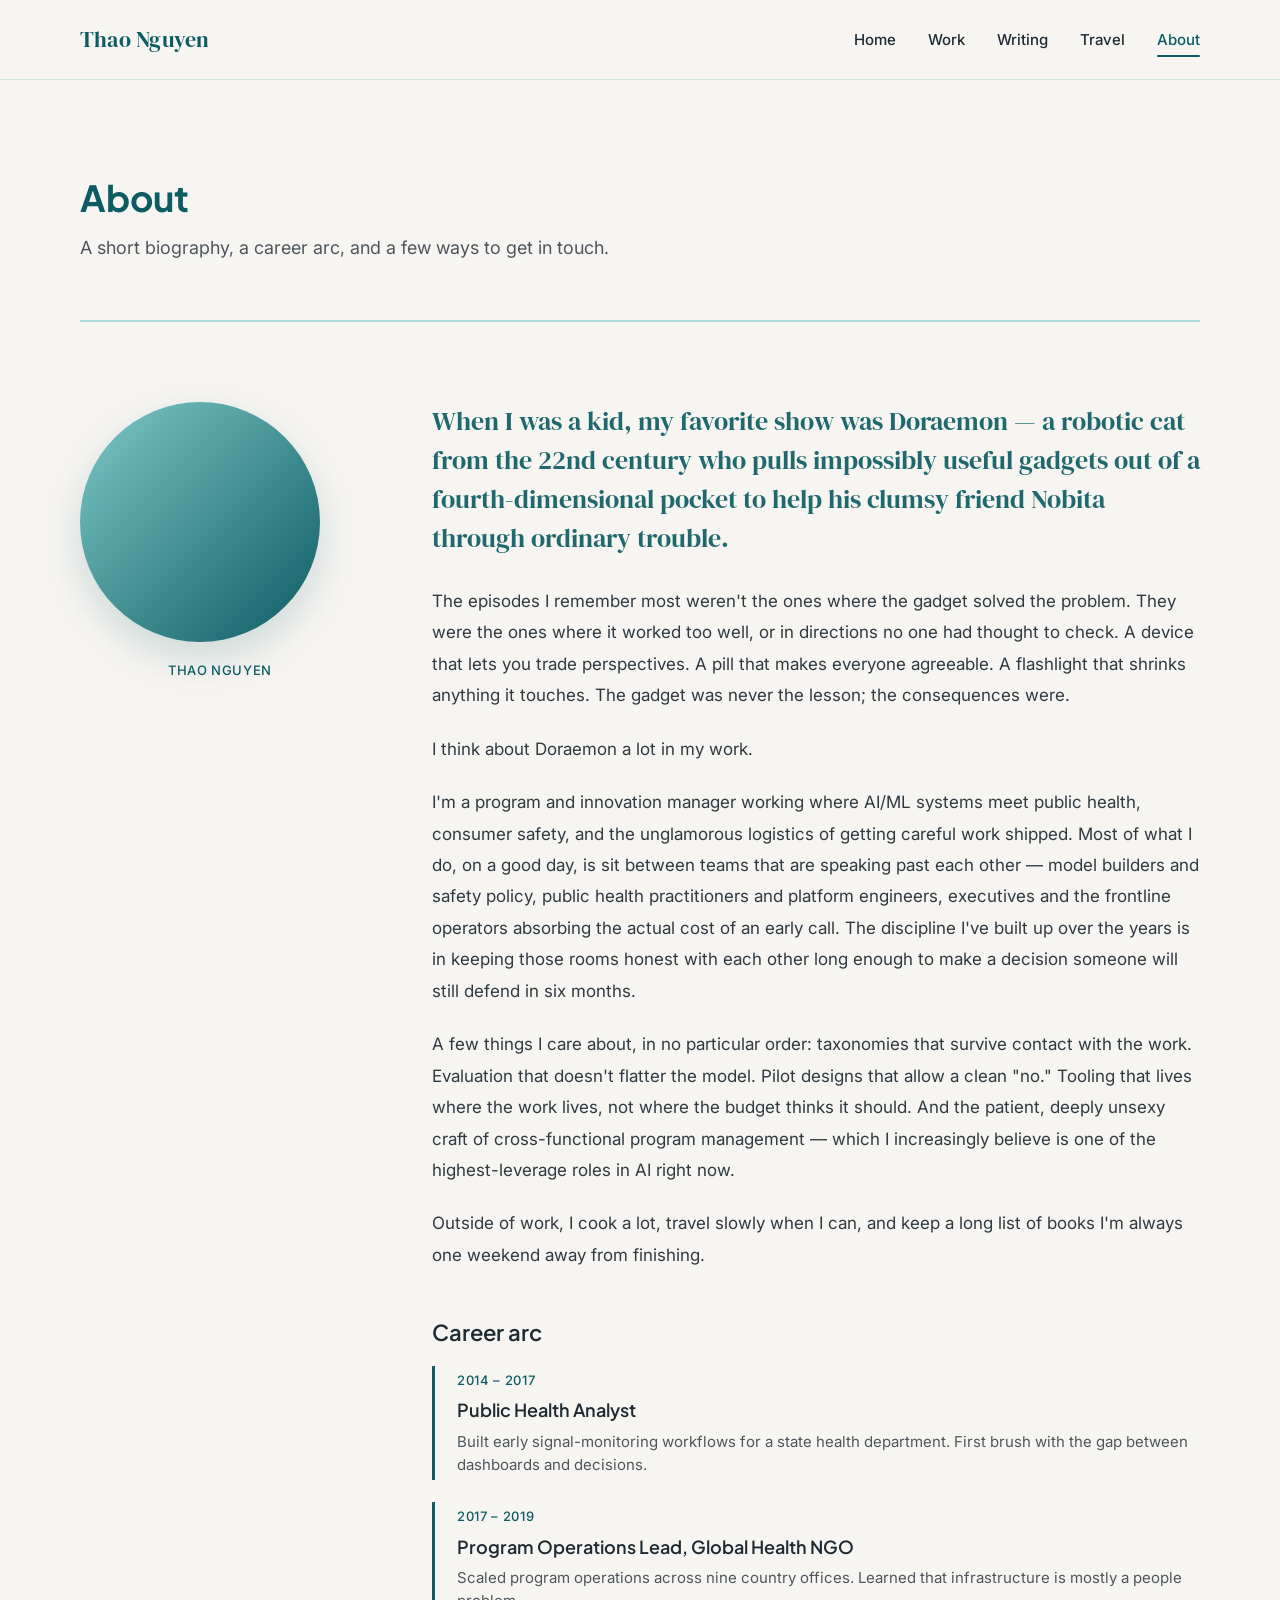
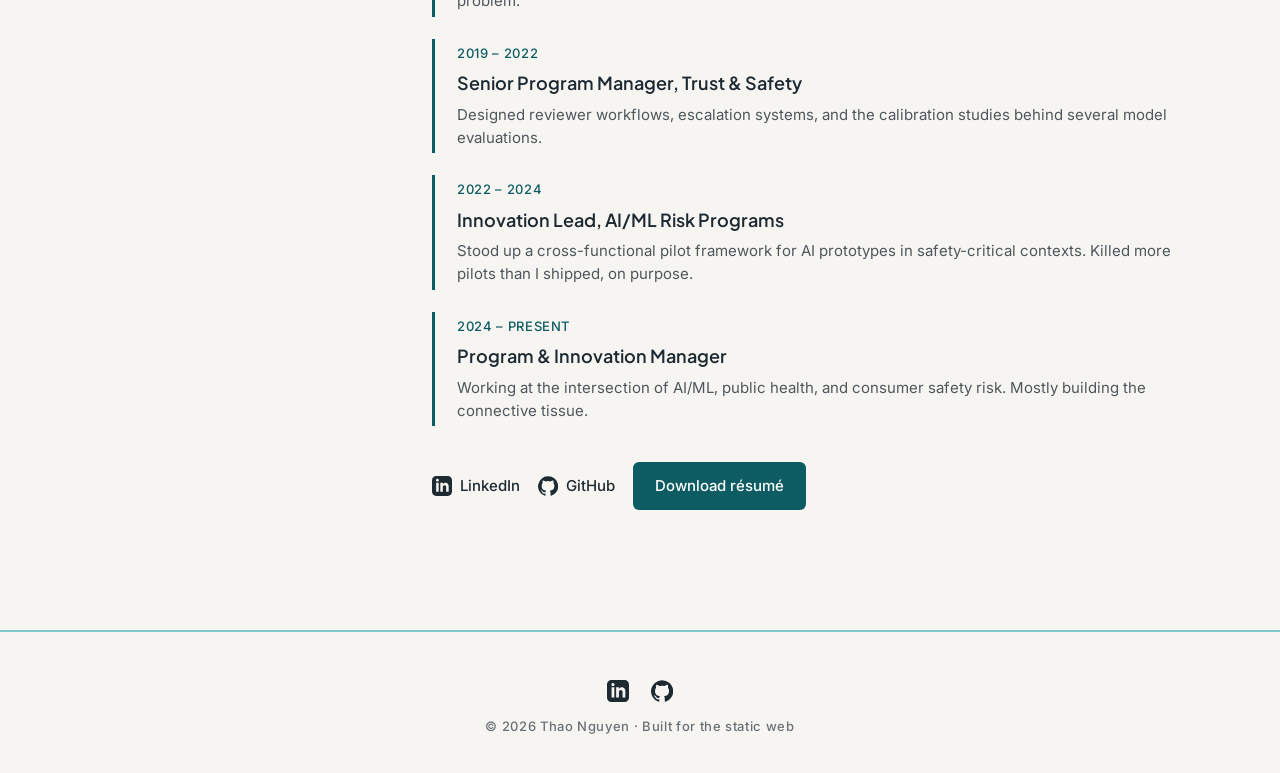
==== about.html @ 5af7b0c3 "Add files via upload" ====
<!doctype html>
<html lang="en">
<head>
  <meta charset="utf-8">
  <meta name="viewport" content="width=device-width, initial-scale=1">
  <title>About — Thao Nguyen</title>
  <link rel="stylesheet" href="css/style.css">
</head>
<body>

  <nav class="nav">
    <div class="nav-inner">
      <a class="nav-logo" href="index.html">Thao Nguyen</a>
      <ul class="nav-links">
        <li><a href="index.html">Home</a></li>
        <li><a href="work.html">Work</a></li>
        <li><a href="writing.html">Writing</a></li>
        <li><a href="travel.html">Travel</a></li>
        <li><a href="about.html">About</a></li>
      </ul>
    </div>
  </nav>

  <header class="page-header">
    <h1>About</h1>
    <p class="intro">A short biography, a career arc, and a few ways to get in touch.</p>
  </header>
  <div class="divider"></div>

  <section>
    <div class="about-grid">

      <div class="avatar-wrap">
        <div class="avatar" aria-label="Portrait placeholder"></div>
        <div class="avatar-caption">Thao Nguyen</div>
      </div>

      <div class="bio">

        <p class="lede">When I was a kid, my favorite show was Doraemon — a robotic cat from the 22nd century who pulls impossibly useful gadgets out of a fourth-dimensional pocket to help his clumsy friend Nobita through ordinary trouble.</p>

        <p>The episodes I remember most weren't the ones where the gadget solved the problem. They were the ones where it worked too well, or in directions no one had thought to check. A device that lets you trade perspectives. A pill that makes everyone agreeable. A flashlight that shrinks anything it touches. The gadget was never the lesson; the consequences were.</p>

        <p>I think about Doraemon a lot in my work.</p>

        <p>I'm a program and innovation manager working where AI/ML systems meet public health, consumer safety, and the unglamorous logistics of getting careful work shipped. Most of what I do, on a good day, is sit between teams that are speaking past each other — model builders and safety policy, public health practitioners and platform engineers, executives and the frontline operators absorbing the actual cost of an early call. The discipline I've built up over the years is in keeping those rooms honest with each other long enough to make a decision someone will still defend in six months.</p>

        <p>A few things I care about, in no particular order: taxonomies that survive contact with the work. Evaluation that doesn't flatter the model. Pilot designs that allow a clean "no." Tooling that lives where the work lives, not where the budget thinks it should. And the patient, deeply unsexy craft of cross-functional program management — which I increasingly believe is one of the highest-leverage roles in AI right now.</p>

        <p>Outside of work, I cook a lot, travel slowly when I can, and keep a long list of books I'm always one weekend away from finishing.</p>

        <h2>Career arc</h2>
        <ul class="arc">
          <li>
            <span class="year">2014 – 2017</span>
            <span class="role">Public Health Analyst</span>
            <div class="desc">Built early signal-monitoring workflows for a state health department. First brush with the gap between dashboards and decisions.</div>
          </li>
          <li>
            <span class="year">2017 – 2019</span>
            <span class="role">Program Operations Lead, Global Health NGO</span>
            <div class="desc">Scaled program operations across nine country offices. Learned that infrastructure is mostly a people problem.</div>
          </li>
          <li>
            <span class="year">2019 – 2022</span>
            <span class="role">Senior Program Manager, Trust &amp; Safety</span>
            <div class="desc">Designed reviewer workflows, escalation systems, and the calibration studies behind several model evaluations.</div>
          </li>
          <li>
            <span class="year">2022 – 2024</span>
            <span class="role">Innovation Lead, AI/ML Risk Programs</span>
            <div class="desc">Stood up a cross-functional pilot framework for AI prototypes in safety-critical contexts. Killed more pilots than I shipped, on purpose.</div>
          </li>
          <li>
            <span class="year">2024 – Present</span>
            <span class="role">Program &amp; Innovation Manager</span>
            <div class="desc">Working at the intersection of AI/ML, public health, and consumer safety risk. Mostly building the connective tissue.</div>
          </li>
        </ul>

        <div class="socials">
          <a href="https://www.linkedin.com/" aria-label="LinkedIn">
            <svg width="20" height="20" viewBox="0 0 24 24" fill="currentColor" aria-hidden="true">
              <path d="M19 0H5C2.24 0 0 2.24 0 5v14c0 2.76 2.24 5 5 5h14c2.76 0 5-2.24 5-5V5c0-2.76-2.24-5-5-5zM8 19H5V8h3v11zM6.5 6.73c-.97 0-1.75-.79-1.75-1.76s.78-1.76 1.75-1.76 1.75.79 1.75 1.76-.78 1.76-1.75 1.76zM20 19h-3v-5.6c0-3.37-4-3.11-4 0V19h-3V8h3v1.76c1.4-2.59 7-2.78 7 2.48V19z"/>
            </svg>
            LinkedIn
          </a>
          <a href="https://github.com/" aria-label="GitHub">
            <svg width="20" height="20" viewBox="0 0 24 24" fill="currentColor" aria-hidden="true">
              <path d="M12 .3a12 12 0 0 0-3.8 23.38c.6.12.83-.26.83-.57v-2c-3.34.72-4.04-1.61-4.04-1.61-.54-1.39-1.33-1.76-1.33-1.76-1.09-.75.08-.73.08-.73 1.2.09 1.84 1.24 1.84 1.24 1.07 1.83 2.81 1.3 3.5 1 .1-.77.42-1.3.76-1.6-2.66-.3-5.46-1.33-5.46-5.93 0-1.31.47-2.38 1.24-3.22-.13-.3-.54-1.52.11-3.18 0 0 1-.32 3.3 1.23a11.5 11.5 0 0 1 6 0c2.3-1.55 3.3-1.23 3.3-1.23.65 1.66.24 2.88.12 3.18.77.84 1.24 1.9 1.24 3.22 0 4.61-2.81 5.62-5.48 5.92.42.36.81 1.1.81 2.22v3.29c0 .31.21.7.83.58A12 12 0 0 0 12 .3"/>
            </svg>
            GitHub
          </a>
          <a class="btn" href="resume.pdf" download>Download résumé</a>
        </div>

      </div>
    </div>
  </section>

  <footer>
    <div class="footer-icons">
      <a href="https://www.linkedin.com/" aria-label="LinkedIn">
        <svg width="22" height="22" viewBox="0 0 24 24" fill="currentColor" aria-hidden="true">
          <path d="M19 0H5C2.24 0 0 2.24 0 5v14c0 2.76 2.24 5 5 5h14c2.76 0 5-2.24 5-5V5c0-2.76-2.24-5-5-5zM8 19H5V8h3v11zM6.5 6.73c-.97 0-1.75-.79-1.75-1.76s.78-1.76 1.75-1.76 1.75.79 1.75 1.76-.78 1.76-1.75 1.76zM20 19h-3v-5.6c0-3.37-4-3.11-4 0V19h-3V8h3v1.76c1.4-2.59 7-2.78 7 2.48V19z"/>
        </svg>
      </a>
      <a href="https://github.com/" aria-label="GitHub">
        <svg width="22" height="22" viewBox="0 0 24 24" fill="currentColor" aria-hidden="true">
          <path d="M12 .3a12 12 0 0 0-3.8 23.38c.6.12.83-.26.83-.57v-2c-3.34.72-4.04-1.61-4.04-1.61-.54-1.39-1.33-1.76-1.33-1.76-1.09-.75.08-.73.08-.73 1.2.09 1.84 1.24 1.84 1.24 1.07 1.83 2.81 1.3 3.5 1 .1-.77.42-1.3.76-1.6-2.66-.3-5.46-1.33-5.46-5.93 0-1.31.47-2.38 1.24-3.22-.13-.3-.54-1.52.11-3.18 0 0 1-.32 3.3 1.23a11.5 11.5 0 0 1 6 0c2.3-1.55 3.3-1.23 3.3-1.23.65 1.66.24 2.88.12 3.18.77.84 1.24 1.9 1.24 3.22 0 4.61-2.81 5.62-5.48 5.92.42.36.81 1.1.81 2.22v3.29c0 .31.21.7.83.58A12 12 0 0 0 12 .3"/>
        </svg>
      </a>
    </div>
    <p>© 2026 Thao Nguyen · Built for the static web</p>
  </footer>

  <script src="js/main.js"></script>
</body>
</html>
---- css/style.css ----
@import url('https://fonts.googleapis.com/css2?family=DM+Serif+Display&family=Inter:wght@400;500&family=Plus+Jakarta+Sans:wght@600;700&display=swap');

:root {
  --primary: #0D5C63;
  --secondary: #7EC8C8;
  --accent: #8FAF8F;
  --bg: #F7F5F2;
  --text: #1E2A32;
  --max-width: 1200px;
}

* { box-sizing: border-box; margin: 0; padding: 0; }

html { scroll-behavior: smooth; }

body {
  font-family: 'Inter', sans-serif;
  font-size: 17px;
  font-weight: 400;
  line-height: 1.6;
  color: var(--text);
  background: var(--bg);
  -webkit-font-smoothing: antialiased;
  opacity: 0;
  animation: pageFade 0.7s ease-out forwards;
}

@keyframes pageFade {
  from { opacity: 0; transform: translateY(8px); }
  to   { opacity: 1; transform: translateY(0); }
}

h1, h2, h3, h4 {
  font-family: 'Plus Jakarta Sans', sans-serif;
  line-height: 1.2;
  color: var(--text);
}

a { color: var(--primary); }

/* ---------- Navigation ---------- */
.nav {
  position: sticky;
  top: 0;
  background: rgba(247, 245, 242, 0.92);
  backdrop-filter: saturate(140%) blur(12px);
  -webkit-backdrop-filter: saturate(140%) blur(12px);
  border-bottom: 1px solid rgba(126, 200, 200, 0.35);
  z-index: 100;
}

.nav-inner {
  max-width: var(--max-width);
  margin: 0 auto;
  padding: 22px 40px;
  display: flex;
  justify-content: space-between;
  align-items: center;
}

.nav-logo {
  font-family: 'DM Serif Display', serif;
  font-size: 22px;
  color: var(--primary);
  text-decoration: none;
  letter-spacing: 0.01em;
}

.nav-links {
  display: flex;
  gap: 32px;
  list-style: none;
}

.nav-links a {
  font-family: 'Inter', sans-serif;
  font-weight: 500;
  font-size: 15px;
  color: var(--text);
  text-decoration: none;
  position: relative;
  padding: 4px 0;
  transition: color 0.2s ease;
}

.nav-links a:hover { color: var(--primary); }

.nav-links a.active { color: var(--primary); }

.nav-links a.active::after {
  content: '';
  position: absolute;
  bottom: -4px;
  left: 0;
  right: 0;
  height: 2px;
  background: var(--primary);
  border-radius: 2px;
}

/* ---------- Hero ---------- */
.hero {
  background: linear-gradient(135deg, #0D5C63 0%, #1E2A32 100%);
  padding: 140px 40px 130px;
  text-align: center;
  position: relative;
  overflow: hidden;
}

.hero::after {
  content: '';
  position: absolute;
  inset: 0;
  background: radial-gradient(circle at 20% 30%, rgba(126, 200, 200, 0.18), transparent 50%);
  pointer-events: none;
}

.hero h1 {
  font-family: 'DM Serif Display', serif;
  font-weight: 400;
  font-size: 56px;
  color: #ffffff;
  margin-bottom: 20px;
  letter-spacing: 0.005em;
  position: relative;
}

.hero p {
  color: var(--secondary);
  font-size: 20px;
  max-width: 680px;
  margin: 0 auto;
  font-weight: 400;
  line-height: 1.55;
  position: relative;
}

/* ---------- Page header ---------- */
.page-header {
  padding: 96px 40px 56px;
  max-width: var(--max-width);
  margin: 0 auto;
}

.page-header h1 {
  font-size: 36px;
  font-weight: 700;
  color: var(--primary);
  margin-bottom: 14px;
}

.page-header .intro {
  font-size: 18px;
  max-width: 640px;
  color: var(--text);
  opacity: 0.78;
  line-height: 1.7;
}

/* ---------- Section ---------- */
section {
  padding: 80px 40px;
  max-width: var(--max-width);
  margin: 0 auto;
}

.divider {
  height: 2px;
  background: var(--secondary);
  max-width: calc(var(--max-width) - 80px);
  margin: 0 auto;
  opacity: 0.6;
}

/* ---------- Caption / eyebrow ---------- */
.eyebrow {
  font-family: 'Inter', sans-serif;
  font-size: 13px;
  font-weight: 500;
  letter-spacing: 0.05em;
  text-transform: uppercase;
  color: var(--primary);
}

/* ---------- Cards (home / featured) ---------- */
.cards-grid {
  display: grid;
  grid-template-columns: repeat(3, 1fr);
  gap: 26px;
}

.card {
  background: #ffffff;
  padding: 36px 32px;
  border-radius: 10px;
  border-left: 4px solid transparent;
  box-shadow: 0 1px 2px rgba(30, 42, 50, 0.04);
  transition: transform 0.28s ease, box-shadow 0.28s ease, border-color 0.28s ease;
  text-decoration: none;
  color: var(--text);
  display: block;
}

.card:hover {
  transform: translateY(-4px);
  box-shadow: 0 16px 40px rgba(13, 92, 99, 0.13);
  border-left-color: var(--primary);
}

.card h3 {
  font-size: 22px;
  font-weight: 600;
  margin-bottom: 10px;
}

.card p {
  font-size: 16px;
  margin-bottom: 22px;
  opacity: 0.82;
  line-height: 1.55;
}

.explore {
  font-family: 'Inter', sans-serif;
  font-size: 13px;
  font-weight: 500;
  letter-spacing: 0.05em;
  text-transform: uppercase;
  color: var(--primary);
}

/* ---------- Work grid ---------- */
.work-grid {
  display: grid;
  grid-template-columns: repeat(2, 1fr);
  gap: 26px;
}

.work-card h3 { margin-bottom: 8px; }

.work-card .problem {
  font-size: 16px;
  opacity: 0.85;
  margin-bottom: 18px;
  line-height: 1.55;
}

.tags {
  display: flex;
  flex-wrap: wrap;
  gap: 8px;
  margin-bottom: 18px;
}

.tag {
  background: var(--secondary);
  color: var(--text);
  font-family: 'Inter', sans-serif;
  font-size: 12px;
  font-weight: 500;
  letter-spacing: 0.04em;
  padding: 5px 12px;
  border-radius: 999px;
}

.outcome {
  font-size: 15px;
  opacity: 0.78;
  margin-bottom: 18px;
  line-height: 1.55;
  border-top: 1px dashed rgba(13, 92, 99, 0.18);
  padding-top: 16px;
}

.outcome strong {
  color: var(--primary);
  font-weight: 600;
}

/* ---------- Writing list ---------- */
.posts {
  max-width: 760px;
  margin: 0 auto;
}

.post {
  padding: 40px 0;
  border-bottom: 2px solid var(--secondary);
}

.post:last-child { border-bottom: none; }

.post .date {
  margin-bottom: 12px;
}

.post h3 {
  font-size: 26px;
  font-weight: 700;
  margin-bottom: 18px;
  color: var(--text);
  line-height: 1.3;
}

.post p {
  font-size: 17px;
  line-height: 1.8;
  margin-bottom: 20px;
  opacity: 0.88;
}

.post .read-more {
  text-decoration: none;
}

/* ---------- Travel ---------- */
.travel-grid {
  display: grid;
  grid-template-columns: repeat(3, 1fr);
  gap: 4px;
  padding: 0 0 80px;
  max-width: 100%;
  margin: 0;
}

.tile {
  aspect-ratio: 4 / 3;
  background: linear-gradient(135deg, #0D5C63, #7EC8C8);
  position: relative;
  overflow: hidden;
  cursor: default;
}

.tile:nth-child(4n+1) { background: linear-gradient(150deg, #0D5C63 0%, #1E2A32 100%); }
.tile:nth-child(4n+2) { background: linear-gradient(120deg, #7EC8C8 0%, #0D5C63 100%); }
.tile:nth-child(4n+3) { background: linear-gradient(200deg, #8FAF8F 0%, #0D5C63 100%); }
.tile:nth-child(4n)   { background: linear-gradient(170deg, #1E2A32 0%, #7EC8C8 100%); }

.tile .caption {
  position: absolute;
  inset: 0;
  background: linear-gradient(to top, rgba(13, 92, 99, 0.85), rgba(13, 92, 99, 0.15));
  color: #ffffff;
  display: flex;
  flex-direction: column;
  justify-content: flex-end;
  padding: 28px;
  opacity: 0;
  transition: opacity 0.35s ease;
  font-family: 'Inter', sans-serif;
}

.tile:hover .caption,
.tile:focus-within .caption { opacity: 1; }

.tile .place {
  font-family: 'DM Serif Display', serif;
  font-size: 22px;
  font-weight: 400;
  line-height: 1.2;
}

.tile .meta {
  font-size: 13px;
  letter-spacing: 0.05em;
  text-transform: uppercase;
  margin-top: 6px;
  opacity: 0.9;
  font-weight: 500;
}

/* ---------- About ---------- */
.about-grid {
  display: grid;
  grid-template-columns: 280px 1fr;
  gap: 72px;
  align-items: start;
}

.avatar-wrap {
  position: sticky;
  top: 110px;
}

.avatar {
  width: 240px;
  height: 240px;
  border-radius: 50%;
  background: linear-gradient(135deg, #7EC8C8 0%, #0D5C63 100%);
  box-shadow: 0 16px 40px rgba(13, 92, 99, 0.18);
}

.avatar-caption {
  margin-top: 18px;
  font-size: 13px;
  letter-spacing: 0.05em;
  text-transform: uppercase;
  color: var(--primary);
  font-weight: 500;
  text-align: center;
}

.bio .lede {
  font-family: 'DM Serif Display', serif;
  font-size: 26px;
  line-height: 1.5;
  color: var(--primary);
  margin-bottom: 28px;
  font-weight: 400;
}

.bio p {
  font-size: 17px;
  line-height: 1.85;
  margin-bottom: 22px;
  opacity: 0.92;
}

.bio h2 {
  font-size: 22px;
  font-weight: 600;
  color: var(--text);
  margin: 48px 0 20px;
}

.arc {
  list-style: none;
  margin-bottom: 16px;
}

.arc li {
  border-left: 3px solid var(--primary);
  padding: 4px 0 4px 22px;
  margin-bottom: 22px;
}

.arc .year {
  display: block;
  font-size: 13px;
  font-weight: 500;
  letter-spacing: 0.05em;
  text-transform: uppercase;
  color: var(--primary);
  margin-bottom: 6px;
}

.arc .role {
  font-size: 18px;
  font-weight: 600;
  font-family: 'Plus Jakarta Sans', sans-serif;
}

.arc .desc {
  font-size: 15px;
  opacity: 0.78;
  margin-top: 4px;
  line-height: 1.55;
}

.socials {
  display: flex;
  gap: 18px;
  margin-top: 36px;
  flex-wrap: wrap;
  align-items: center;
}

.socials a {
  color: var(--text);
  text-decoration: none;
  font-size: 15px;
  font-weight: 500;
  display: inline-flex;
  align-items: center;
  gap: 8px;
  transition: color 0.2s ease;
}

.socials a:hover { color: var(--primary); }

.btn {
  background: var(--primary);
  color: #ffffff !important;
  padding: 12px 22px;
  border-radius: 6px;
  font-weight: 500;
  text-decoration: none;
  font-size: 15px;
  transition: background 0.2s ease, transform 0.2s ease;
}

.btn:hover {
  background: #094a51;
  transform: translateY(-1px);
}

/* ---------- Footer ---------- */
footer {
  padding: 48px 40px 36px;
  text-align: center;
  border-top: 2px solid var(--secondary);
  margin-top: 40px;
}

.footer-icons {
  display: flex;
  gap: 22px;
  justify-content: center;
  margin-bottom: 14px;
}

.footer-icons a {
  color: var(--text);
  transition: color 0.2s ease, transform 0.2s ease;
  display: inline-flex;
}

.footer-icons a:hover {
  color: var(--primary);
  transform: translateY(-1px);
}

footer p {
  font-size: 13px;
  letter-spacing: 0.05em;
  opacity: 0.65;
  font-weight: 500;
}

/* ---------- Responsive ---------- */
@media (max-width: 960px) {
  .nav-inner { padding: 18px 24px; }
  .nav-links { gap: 22px; }
  .nav-logo { font-size: 20px; }
  .hero { padding: 100px 24px 90px; }
  .hero h1 { font-size: 42px; }
  .hero p { font-size: 18px; }
  section { padding: 60px 24px; }
  .page-header { padding: 60px 24px 32px; }
  .page-header h1 { font-size: 30px; }
  .cards-grid, .work-grid { grid-template-columns: 1fr; }
  .travel-grid { grid-template-columns: repeat(2, 1fr); }
  .about-grid { grid-template-columns: 1fr; gap: 40px; }
  .avatar-wrap { position: static; text-align: center; }
  .avatar { width: 180px; height: 180px; margin: 0 auto; }
  .bio .lede { font-size: 22px; }
}

@media (max-width: 560px) {
  .nav-inner { flex-direction: column; gap: 12px; padding: 16px 20px; }
  .nav-links { gap: 14px; font-size: 14px; flex-wrap: wrap; justify-content: center; }
  .hero h1 { font-size: 34px; }
  .hero p { font-size: 17px; }
  .travel-grid { grid-template-columns: 1fr; }
  .post h3 { font-size: 22px; }
  footer { padding: 36px 20px 28px; }
}
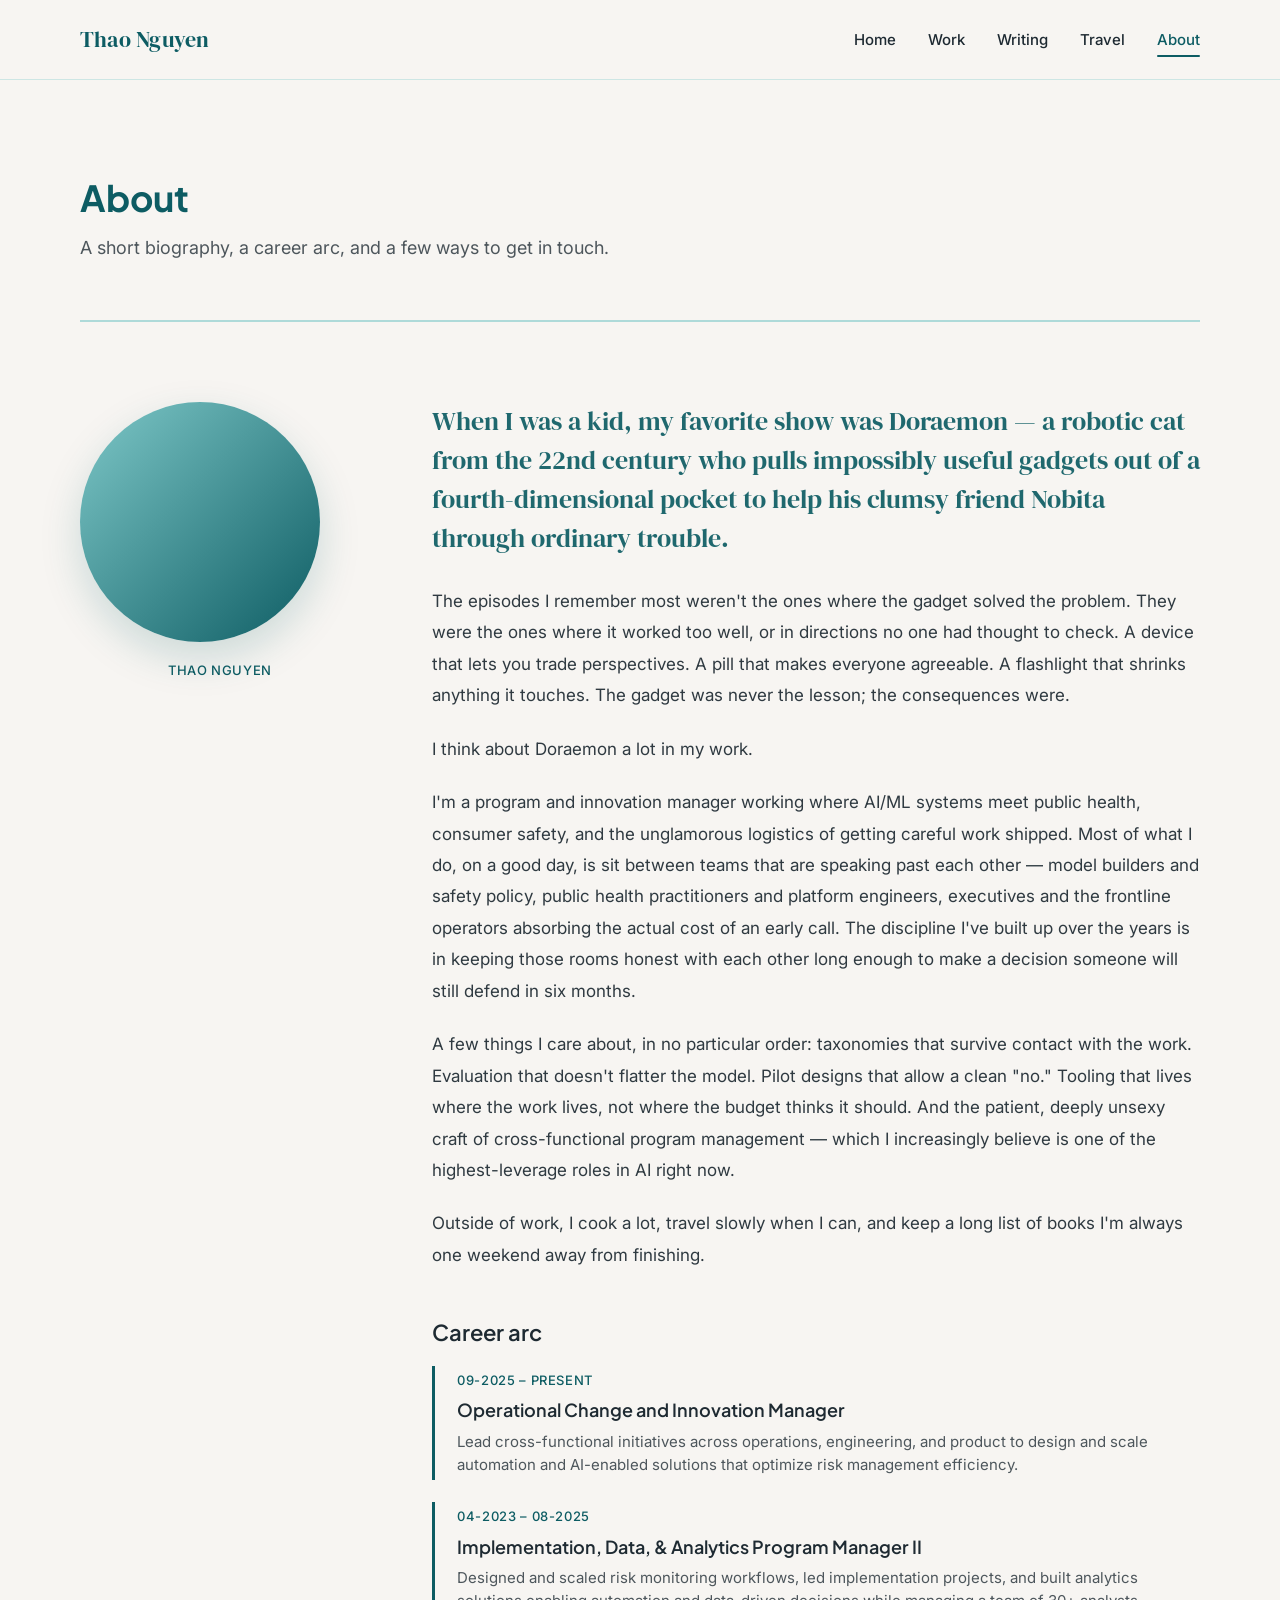
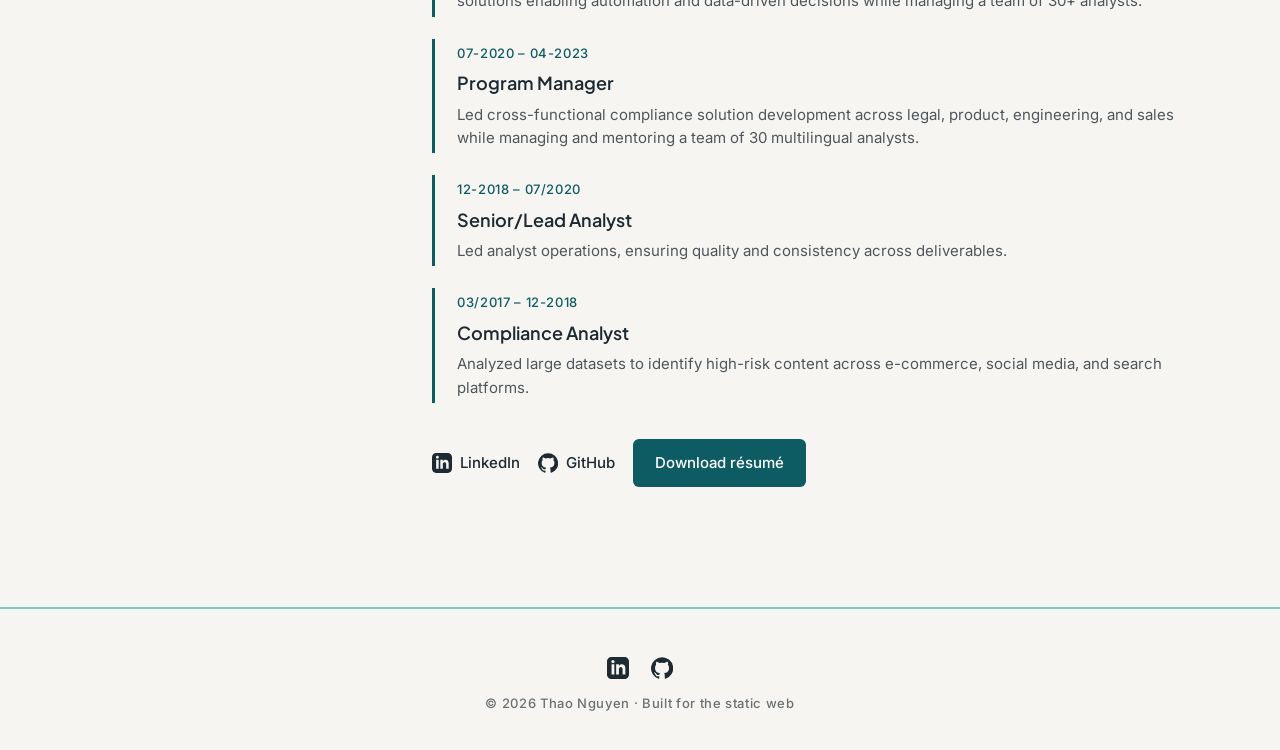
==== commit 0ad00998: "Update about.html" ====
--- a/about.html
+++ b/about.html
@@ -52,29 +52,31 @@
         <h2>Career arc</h2>
         <ul class="arc">
           <li>
-            <span class="year">2014 – 2017</span>
-            <span class="role">Public Health Analyst</span>
-            <div class="desc">Built early signal-monitoring workflows for a state health department. First brush with the gap between dashboards and decisions.</div>
+            <span class="year">09-2025 – Present</span>
+            <span class="role">Operational Change and Innovation Manager</span>
+            <div class="desc">Lead cross-functional initiatives across operations, engineering, and product to design and scale automation and AI-enabled solutions that optimize risk management efficiency.
+</div>
           </li>
           <li>
-            <span class="year">2017 – 2019</span>
-            <span class="role">Program Operations Lead, Global Health NGO</span>
-            <div class="desc">Scaled program operations across nine country offices. Learned that infrastructure is mostly a people problem.</div>
+            <span class="year">04-2023 – 08-2025</span>
+            <span class="role">Implementation, Data, & Analytics Program Manager II</span>
+            <div class="desc">Designed and scaled risk monitoring workflows, led implementation projects, and built analytics solutions enabling automation and data-driven decisions while managing a team of 30+ analysts.</div>
           </li>
           <li>
-            <span class="year">2019 – 2022</span>
-            <span class="role">Senior Program Manager, Trust &amp; Safety</span>
-            <div class="desc">Designed reviewer workflows, escalation systems, and the calibration studies behind several model evaluations.</div>
+            <span class="year">07-2020 – 04-2023</span>
+            <span class="role">Program Manager</span>
+            <div class="desc">Led cross-functional compliance solution development across legal, product, engineering, and sales while managing and mentoring a team of 30 multilingual analysts.
+</div>
           </li>
           <li>
-            <span class="year">2022 – 2024</span>
-            <span class="role">Innovation Lead, AI/ML Risk Programs</span>
-            <div class="desc">Stood up a cross-functional pilot framework for AI prototypes in safety-critical contexts. Killed more pilots than I shipped, on purpose.</div>
+            <span class="year">12-2018  – 07/2020</span>
+            <span class="role">Senior/Lead Analyst</span>
+            <div class="desc">Led analyst operations, ensuring quality and consistency across deliverables.</div>
           </li>
           <li>
-            <span class="year">2024 – Present</span>
-            <span class="role">Program &amp; Innovation Manager</span>
-            <div class="desc">Working at the intersection of AI/ML, public health, and consumer safety risk. Mostly building the connective tissue.</div>
+            <span class="year">03/2017 – 12-2018</span>
+            <span class="role">Compliance Analyst</span>
+            <div class="desc">Analyzed large datasets to identify high-risk content across e-commerce, social media, and search platforms.</div>
           </li>
         </ul>
 
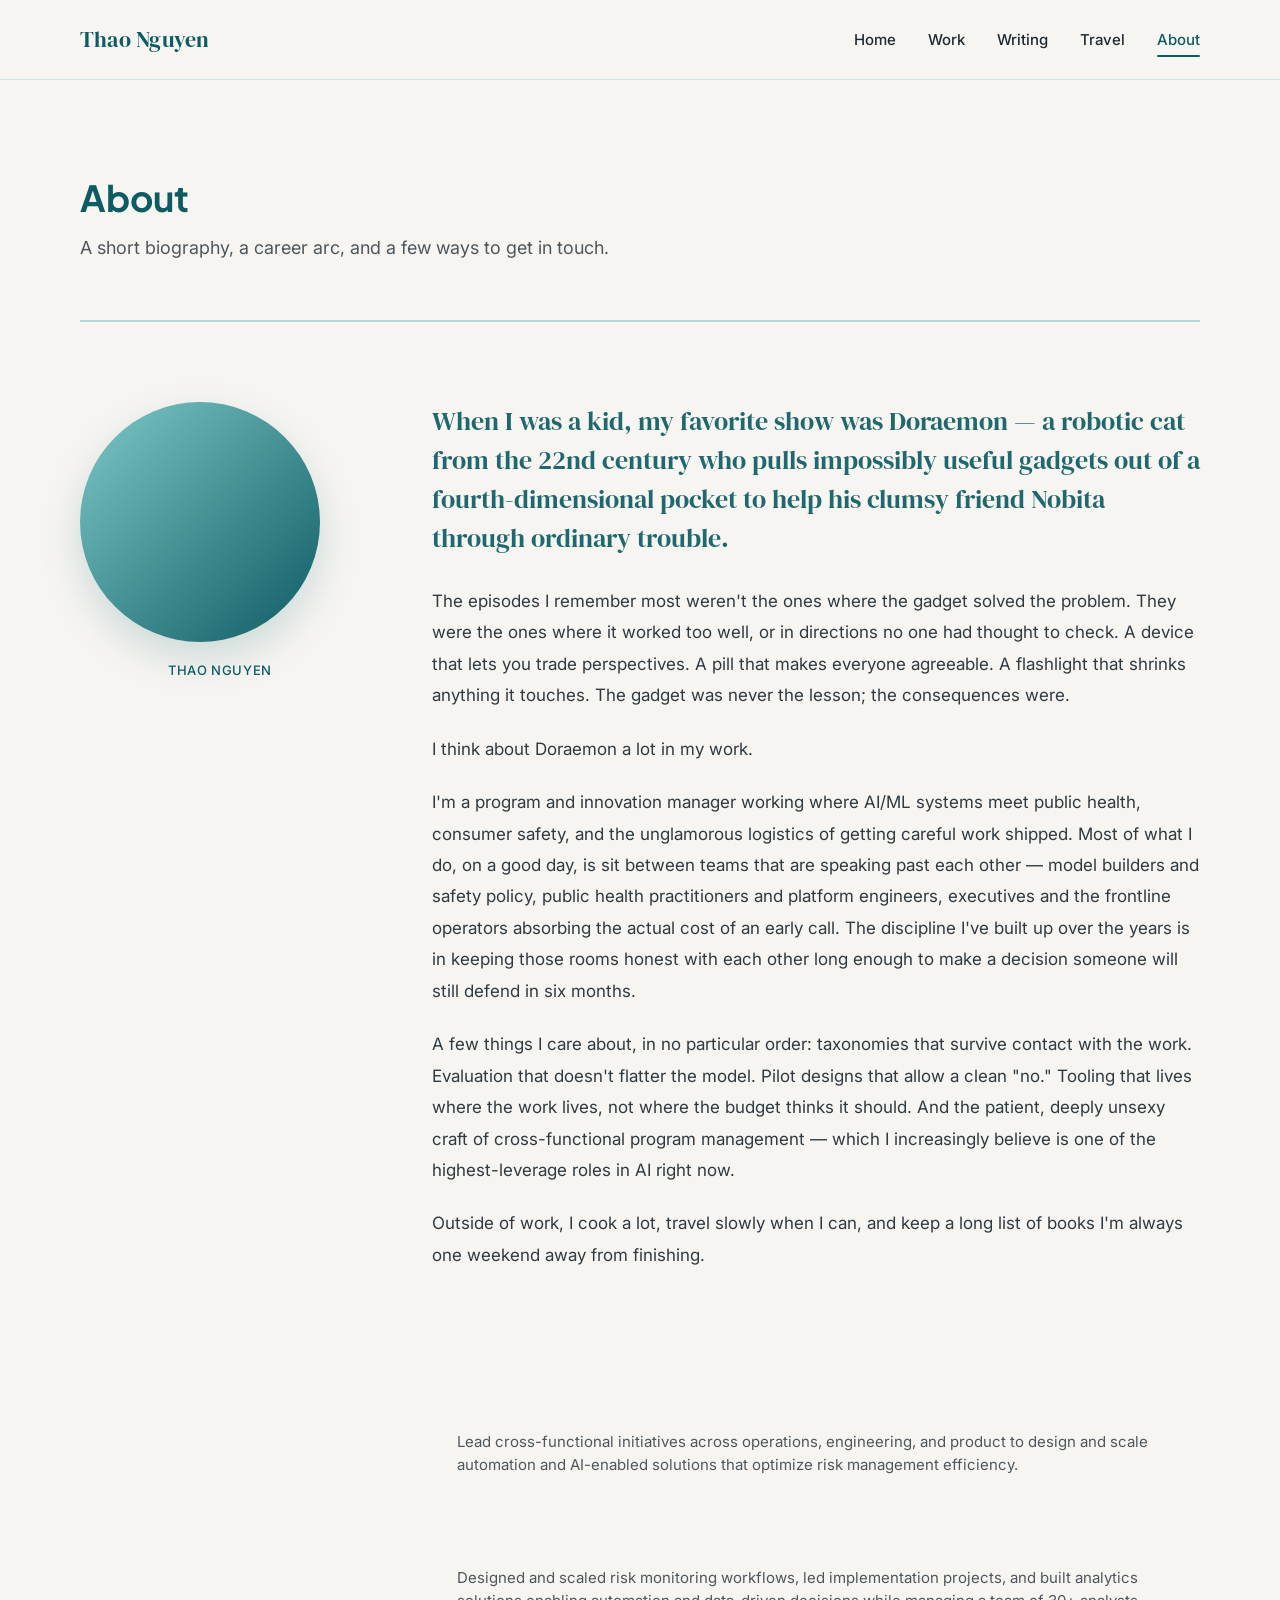
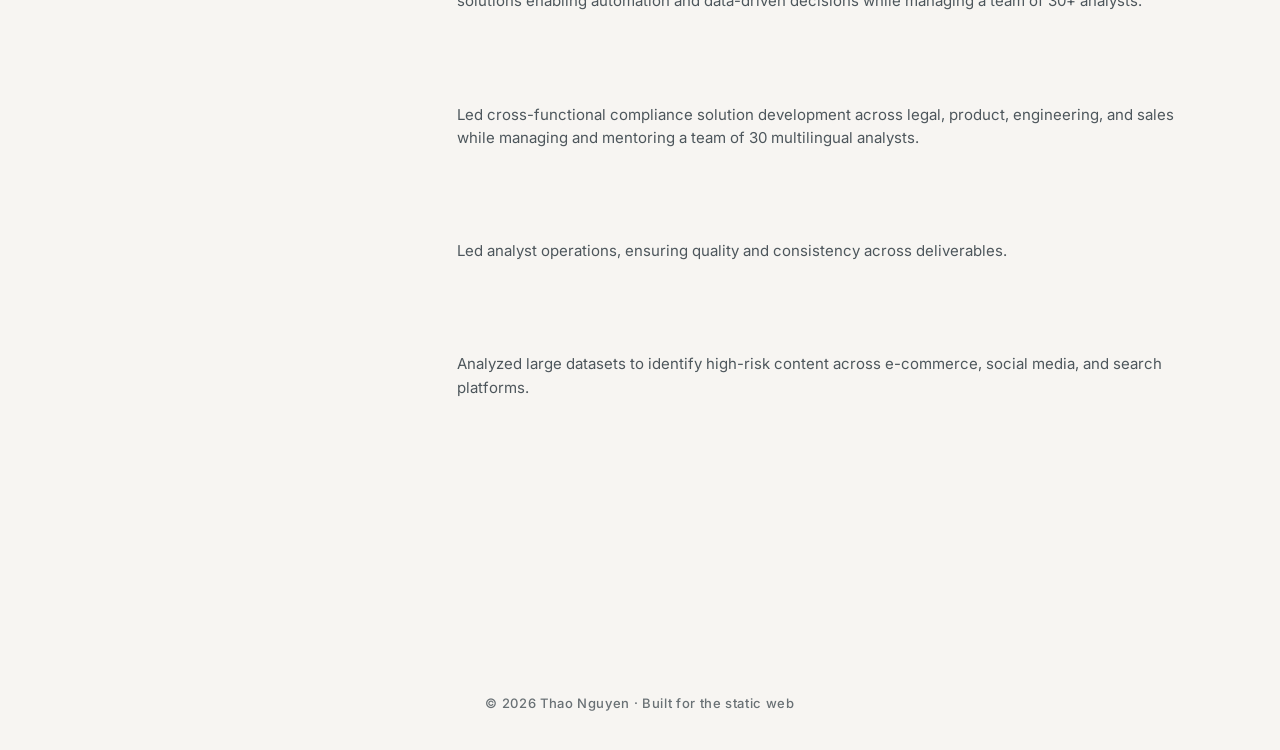
==== commit 748ee7f8: "Update about.html" ====
--- a/about.html
+++ b/about.html
@@ -81,7 +81,7 @@
         </ul>
 
         <div class="socials">
-          <a href="https://www.linkedin.com/" aria-label="LinkedIn">
+          <a href="https://www..linkedin.com/in/thaopn1/" aria-label="LinkedIn">
             <svg width="20" height="20" viewBox="0 0 24 24" fill="currentColor" aria-hidden="true">
               <path d="M19 0H5C2.24 0 0 2.24 0 5v14c0 2.76 2.24 5 5 5h14c2.76 0 5-2.24 5-5V5c0-2.76-2.24-5-5-5zM8 19H5V8h3v11zM6.5 6.73c-.97 0-1.75-.79-1.75-1.76s.78-1.76 1.75-1.76 1.75.79 1.75 1.76-.78 1.76-1.75 1.76zM20 19h-3v-5.6c0-3.37-4-3.11-4 0V19h-3V8h3v1.76c1.4-2.59 7-2.78 7 2.48V19z"/>
             </svg>
@@ -102,7 +102,7 @@
 
   <footer>
     <div class="footer-icons">
-      <a href="https://www.linkedin.com/" aria-label="LinkedIn">
+      <a href="https://www..linkedin.com/in/thaopn1/" aria-label="LinkedIn">
         <svg width="22" height="22" viewBox="0 0 24 24" fill="currentColor" aria-hidden="true">
           <path d="M19 0H5C2.24 0 0 2.24 0 5v14c0 2.76 2.24 5 5 5h14c2.76 0 5-2.24 5-5V5c0-2.76-2.24-5-5-5zM8 19H5V8h3v11zM6.5 6.73c-.97 0-1.75-.79-1.75-1.76s.78-1.76 1.75-1.76 1.75.79 1.75 1.76-.78 1.76-1.75 1.76zM20 19h-3v-5.6c0-3.37-4-3.11-4 0V19h-3V8h3v1.76c1.4-2.59 7-2.78 7 2.48V19z"/>
         </svg>
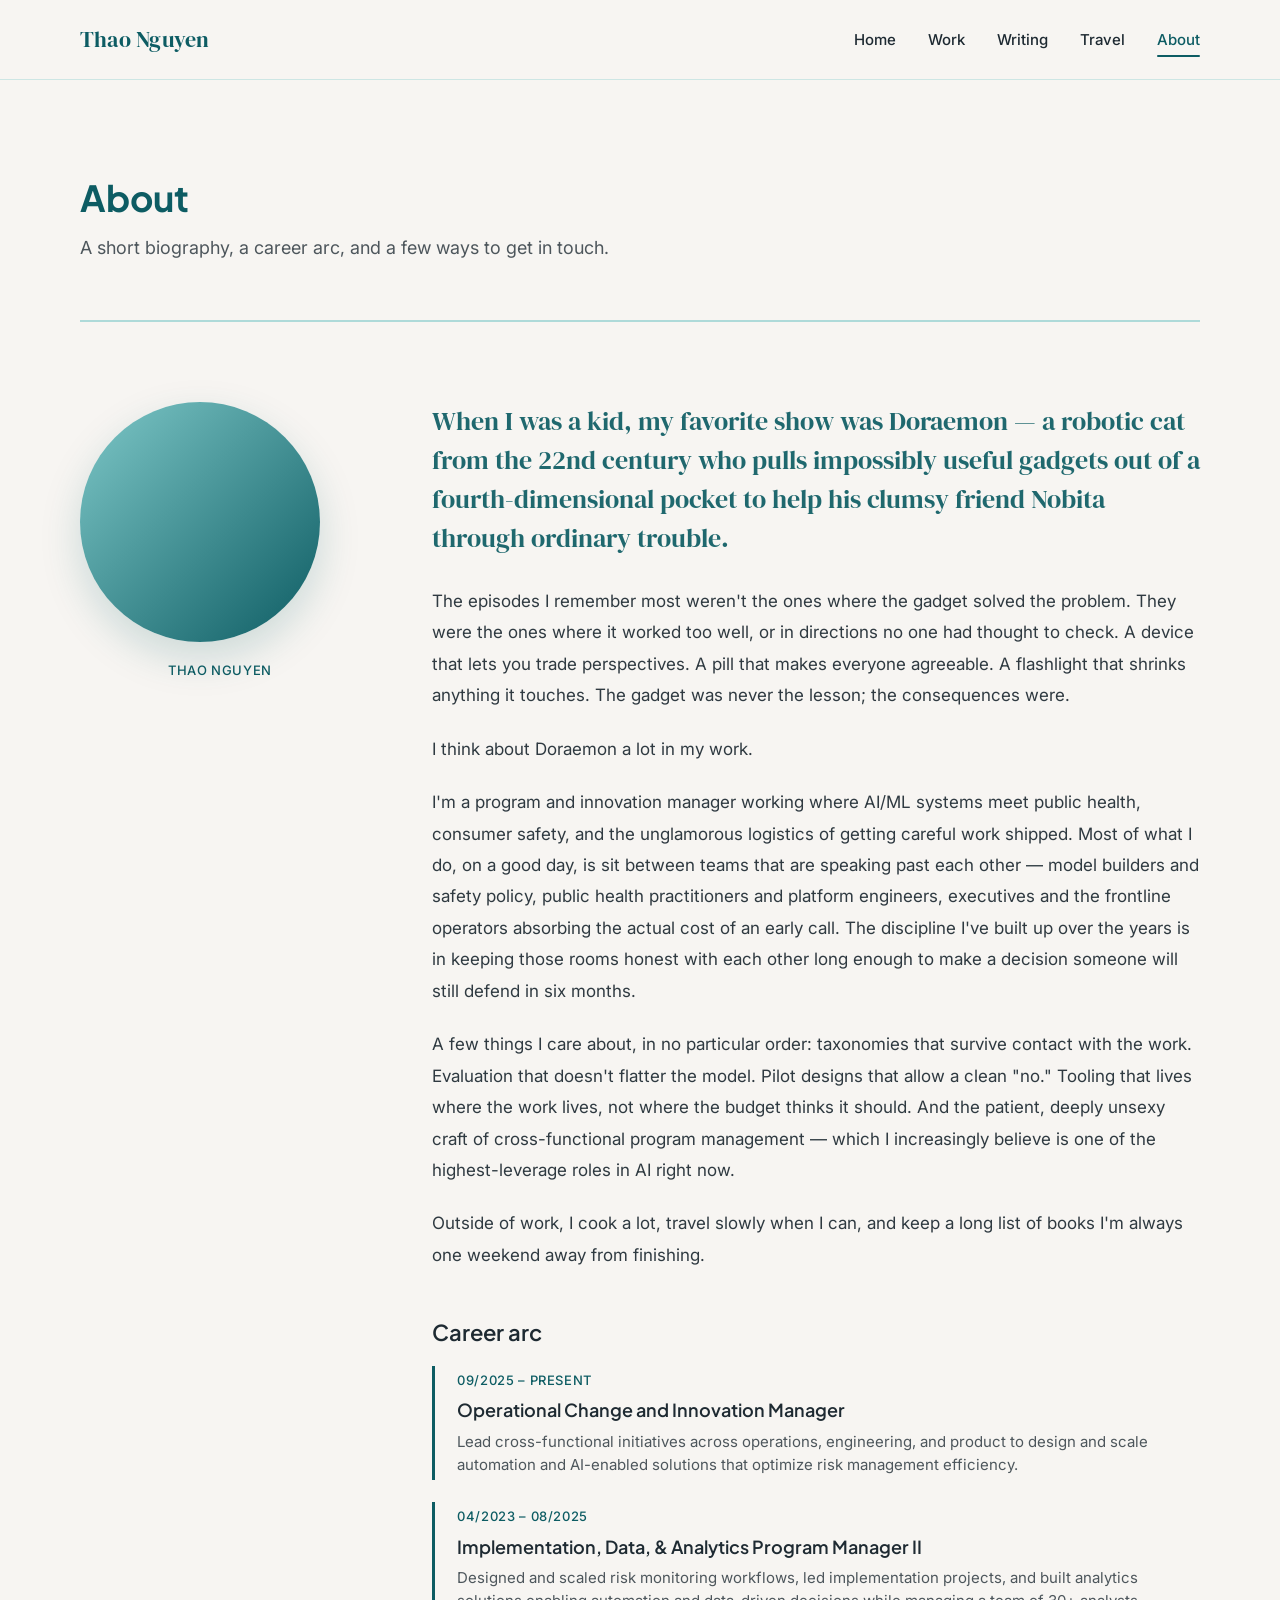
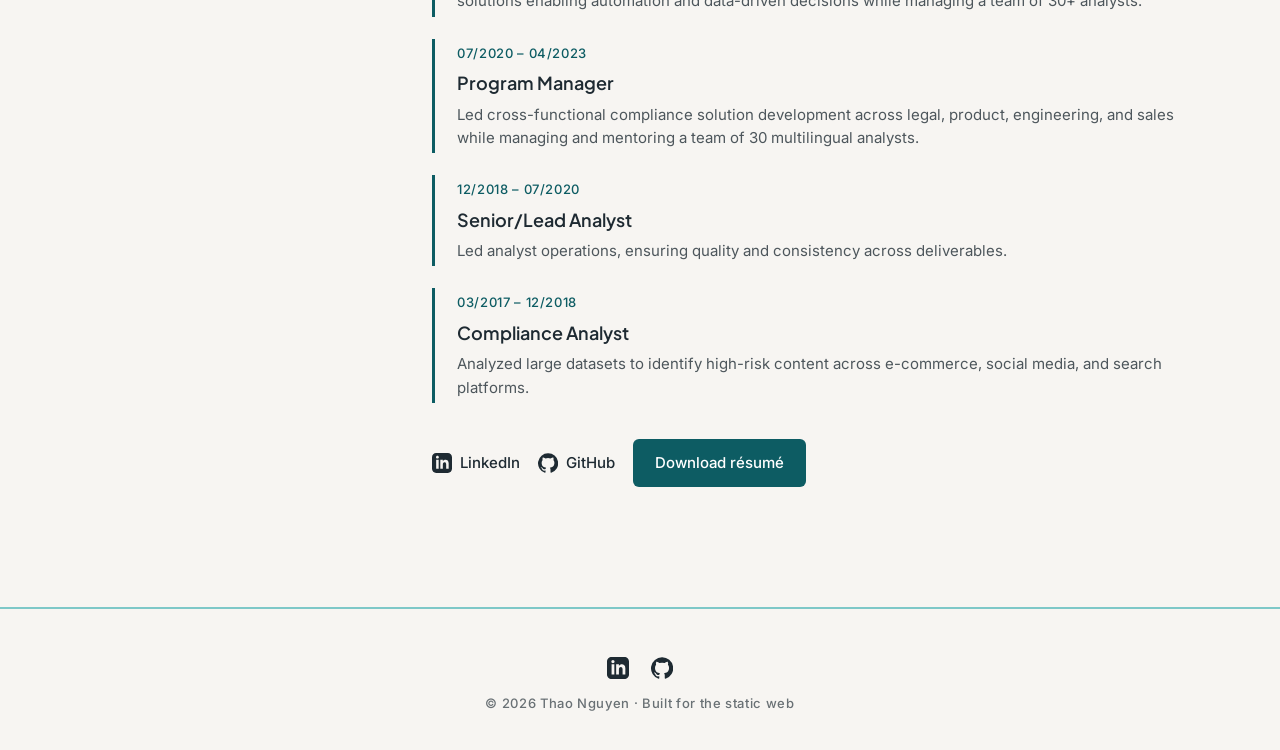
==== commit 0284d827: "Update about.html" ====
--- a/about.html
+++ b/about.html
@@ -52,29 +52,29 @@
         <h2>Career arc</h2>
         <ul class="arc">
           <li>
-            <span class="year">09-2025 – Present</span>
+            <span class="year">09/2025 – Present</span>
             <span class="role">Operational Change and Innovation Manager</span>
             <div class="desc">Lead cross-functional initiatives across operations, engineering, and product to design and scale automation and AI-enabled solutions that optimize risk management efficiency.
 </div>
           </li>
           <li>
-            <span class="year">04-2023 – 08-2025</span>
+            <span class="year">04/2023 – 08/2025</span>
             <span class="role">Implementation, Data, & Analytics Program Manager II</span>
             <div class="desc">Designed and scaled risk monitoring workflows, led implementation projects, and built analytics solutions enabling automation and data-driven decisions while managing a team of 30+ analysts.</div>
           </li>
           <li>
-            <span class="year">07-2020 – 04-2023</span>
+            <span class="year">07/2020 – 04/2023</span>
             <span class="role">Program Manager</span>
             <div class="desc">Led cross-functional compliance solution development across legal, product, engineering, and sales while managing and mentoring a team of 30 multilingual analysts.
 </div>
           </li>
           <li>
-            <span class="year">12-2018  – 07/2020</span>
+            <span class="year">12/2018  – 07/2020</span>
             <span class="role">Senior/Lead Analyst</span>
             <div class="desc">Led analyst operations, ensuring quality and consistency across deliverables.</div>
           </li>
           <li>
-            <span class="year">03/2017 – 12-2018</span>
+            <span class="year">03/2017 – 12/2018</span>
             <span class="role">Compliance Analyst</span>
             <div class="desc">Analyzed large datasets to identify high-risk content across e-commerce, social media, and search platforms.</div>
           </li>
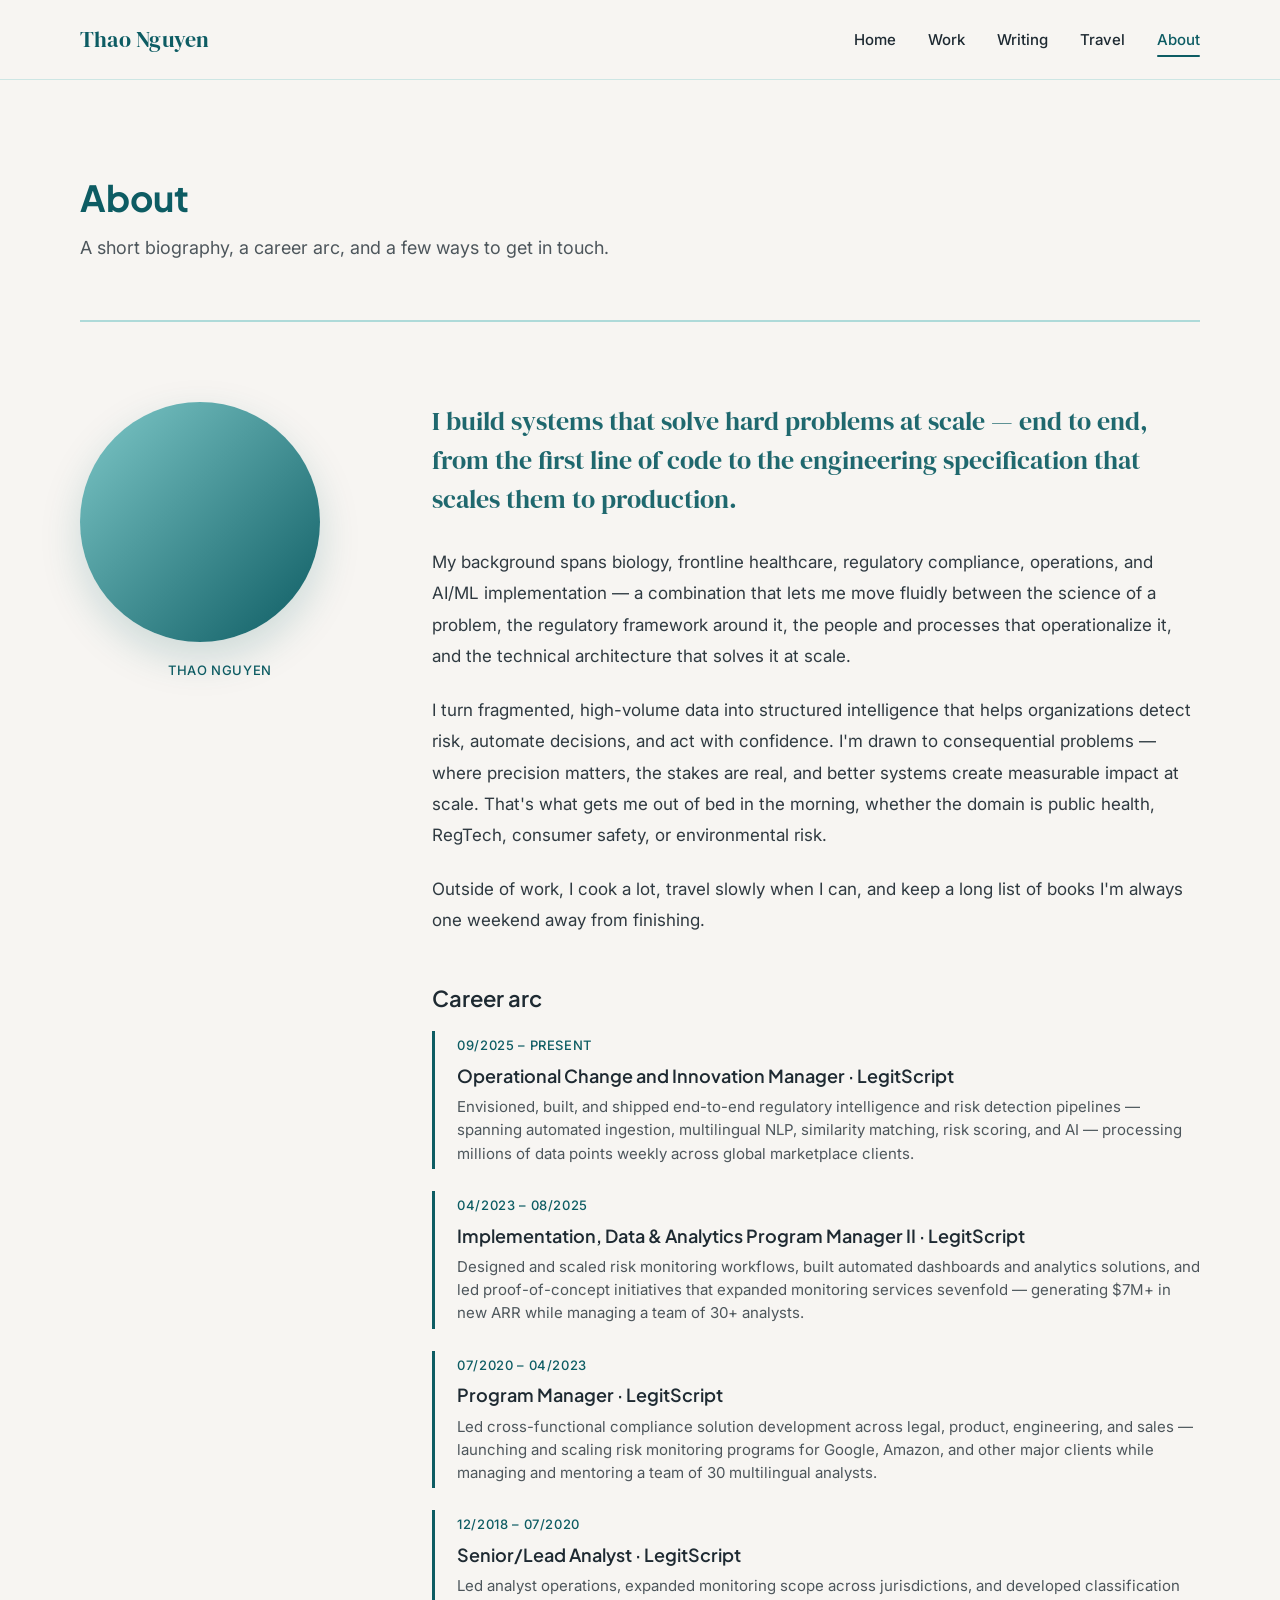
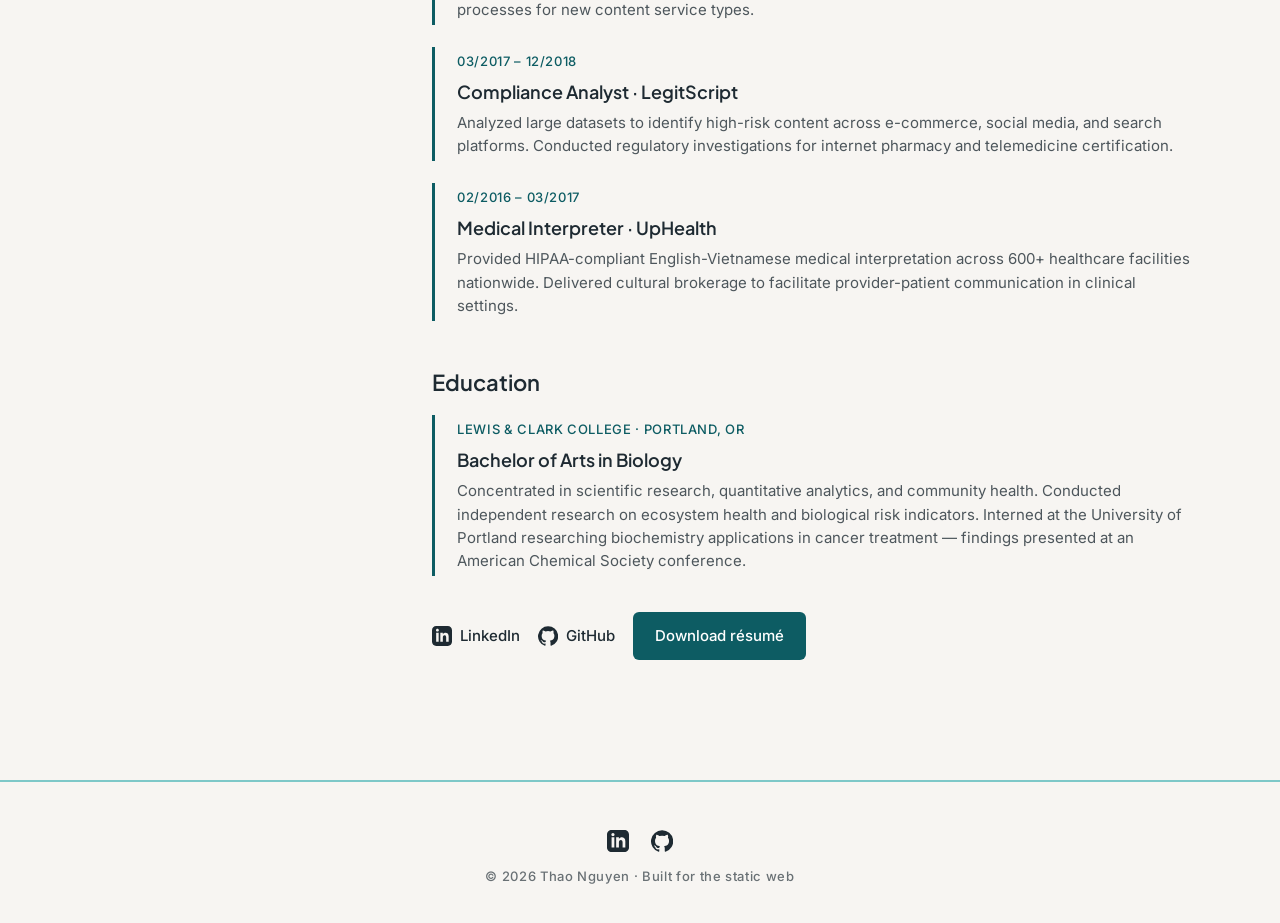
==== commit 28726255: "Add files via upload" ====
--- a/about.html
+++ b/about.html
@@ -16,7 +16,7 @@
         <li><a href="work.html">Work</a></li>
         <li><a href="writing.html">Writing</a></li>
         <li><a href="travel.html">Travel</a></li>
-        <li><a href="about.html">About</a></li>
+        <li><a href="about.html" class="active">About</a></li>
       </ul>
     </div>
   </nav>
@@ -37,15 +37,11 @@
 
       <div class="bio">
 
-        <p class="lede">When I was a kid, my favorite show was Doraemon — a robotic cat from the 22nd century who pulls impossibly useful gadgets out of a fourth-dimensional pocket to help his clumsy friend Nobita through ordinary trouble.</p>
+        <p class="lede">I build systems that solve hard problems at scale — end to end, from the first line of code to the engineering specification that scales them to production.</p>
 
-        <p>The episodes I remember most weren't the ones where the gadget solved the problem. They were the ones where it worked too well, or in directions no one had thought to check. A device that lets you trade perspectives. A pill that makes everyone agreeable. A flashlight that shrinks anything it touches. The gadget was never the lesson; the consequences were.</p>
+        <p>My background spans biology, frontline healthcare, regulatory compliance, operations, and AI/ML implementation — a combination that lets me move fluidly between the science of a problem, the regulatory framework around it, the people and processes that operationalize it, and the technical architecture that solves it at scale.</p>
 
-        <p>I think about Doraemon a lot in my work.</p>
-
-        <p>I'm a program and innovation manager working where AI/ML systems meet public health, consumer safety, and the unglamorous logistics of getting careful work shipped. Most of what I do, on a good day, is sit between teams that are speaking past each other — model builders and safety policy, public health practitioners and platform engineers, executives and the frontline operators absorbing the actual cost of an early call. The discipline I've built up over the years is in keeping those rooms honest with each other long enough to make a decision someone will still defend in six months.</p>
-
-        <p>A few things I care about, in no particular order: taxonomies that survive contact with the work. Evaluation that doesn't flatter the model. Pilot designs that allow a clean "no." Tooling that lives where the work lives, not where the budget thinks it should. And the patient, deeply unsexy craft of cross-functional program management — which I increasingly believe is one of the highest-leverage roles in AI right now.</p>
+        <p>I turn fragmented, high-volume data into structured intelligence that helps organizations detect risk, automate decisions, and act with confidence. I'm drawn to consequential problems — where precision matters, the stakes are real, and better systems create measurable impact at scale. That's what gets me out of bed in the morning, whether the domain is public health, RegTech, consumer safety, or environmental risk.</p>
 
         <p>Outside of work, I cook a lot, travel slowly when I can, and keep a long list of books I'm always one weekend away from finishing.</p>
 
@@ -53,41 +49,53 @@
         <ul class="arc">
           <li>
             <span class="year">09/2025 – Present</span>
-            <span class="role">Operational Change and Innovation Manager</span>
-            <div class="desc">Lead cross-functional initiatives across operations, engineering, and product to design and scale automation and AI-enabled solutions that optimize risk management efficiency.
-</div>
+            <span class="role">Operational Change and Innovation Manager · LegitScript</span>
+            <div class="desc">Envisioned, built, and shipped end-to-end regulatory intelligence and risk detection pipelines — spanning automated ingestion, multilingual NLP, similarity matching, risk scoring, and AI — processing millions of data points weekly across global marketplace clients.</div>
           </li>
           <li>
             <span class="year">04/2023 – 08/2025</span>
-            <span class="role">Implementation, Data, & Analytics Program Manager II</span>
-            <div class="desc">Designed and scaled risk monitoring workflows, led implementation projects, and built analytics solutions enabling automation and data-driven decisions while managing a team of 30+ analysts.</div>
+            <span class="role">Implementation, Data & Analytics Program Manager II · LegitScript</span>
+            <div class="desc">Designed and scaled risk monitoring workflows, built automated dashboards and analytics solutions, and led proof-of-concept initiatives that expanded monitoring services sevenfold — generating $7M+ in new ARR while managing a team of 30+ analysts.</div>
           </li>
           <li>
             <span class="year">07/2020 – 04/2023</span>
-            <span class="role">Program Manager</span>
-            <div class="desc">Led cross-functional compliance solution development across legal, product, engineering, and sales while managing and mentoring a team of 30 multilingual analysts.
-</div>
+            <span class="role">Program Manager · LegitScript</span>
+            <div class="desc">Led cross-functional compliance solution development across legal, product, engineering, and sales — launching and scaling risk monitoring programs for Google, Amazon, and other major clients while managing and mentoring a team of 30 multilingual analysts.</div>
           </li>
           <li>
-            <span class="year">12/2018  – 07/2020</span>
-            <span class="role">Senior/Lead Analyst</span>
-            <div class="desc">Led analyst operations, ensuring quality and consistency across deliverables.</div>
+            <span class="year">12/2018 – 07/2020</span>
+            <span class="role">Senior/Lead Analyst · LegitScript</span>
+            <div class="desc">Led analyst operations, expanded monitoring scope across jurisdictions, and developed classification processes for new content service types.</div>
           </li>
           <li>
             <span class="year">03/2017 – 12/2018</span>
-            <span class="role">Compliance Analyst</span>
-            <div class="desc">Analyzed large datasets to identify high-risk content across e-commerce, social media, and search platforms.</div>
+            <span class="role">Compliance Analyst · LegitScript</span>
+            <div class="desc">Analyzed large datasets to identify high-risk content across e-commerce, social media, and search platforms. Conducted regulatory investigations for internet pharmacy and telemedicine certification.</div>
+          </li>
+          <li>
+            <span class="year">02/2016 – 03/2017</span>
+            <span class="role">Medical Interpreter · UpHealth</span>
+            <div class="desc">Provided HIPAA-compliant English-Vietnamese medical interpretation across 600+ healthcare facilities nationwide. Delivered cultural brokerage to facilitate provider-patient communication in clinical settings.</div>
+          </li>
+        </ul>
+
+        <h2>Education</h2>
+        <ul class="arc">
+          <li>
+            <span class="year">Lewis & Clark College · Portland, OR</span>
+            <span class="role">Bachelor of Arts in Biology</span>
+            <div class="desc">Concentrated in scientific research, quantitative analytics, and community health. Conducted independent research on ecosystem health and biological risk indicators. Interned at the University of Portland researching biochemistry applications in cancer treatment — findings presented at an American Chemical Society conference.</div>
           </li>
         </ul>
 
         <div class="socials">
-          <a href="https://www..linkedin.com/in/thaopn1/" aria-label="LinkedIn">
+          <a href="https://www.linkedin.com/in/thaopn1/" aria-label="LinkedIn">
             <svg width="20" height="20" viewBox="0 0 24 24" fill="currentColor" aria-hidden="true">
               <path d="M19 0H5C2.24 0 0 2.24 0 5v14c0 2.76 2.24 5 5 5h14c2.76 0 5-2.24 5-5V5c0-2.76-2.24-5-5-5zM8 19H5V8h3v11zM6.5 6.73c-.97 0-1.75-.79-1.75-1.76s.78-1.76 1.75-1.76 1.75.79 1.75 1.76-.78 1.76-1.75 1.76zM20 19h-3v-5.6c0-3.37-4-3.11-4 0V19h-3V8h3v1.76c1.4-2.59 7-2.78 7 2.48V19z"/>
             </svg>
             LinkedIn
           </a>
-          <a href="https://github.com/" aria-label="GitHub">
+          <a href="https://github.com/thaopnguyen01" aria-label="GitHub">
             <svg width="20" height="20" viewBox="0 0 24 24" fill="currentColor" aria-hidden="true">
               <path d="M12 .3a12 12 0 0 0-3.8 23.38c.6.12.83-.26.83-.57v-2c-3.34.72-4.04-1.61-4.04-1.61-.54-1.39-1.33-1.76-1.33-1.76-1.09-.75.08-.73.08-.73 1.2.09 1.84 1.24 1.84 1.24 1.07 1.83 2.81 1.3 3.5 1 .1-.77.42-1.3.76-1.6-2.66-.3-5.46-1.33-5.46-5.93 0-1.31.47-2.38 1.24-3.22-.13-.3-.54-1.52.11-3.18 0 0 1-.32 3.3 1.23a11.5 11.5 0 0 1 6 0c2.3-1.55 3.3-1.23 3.3-1.23.65 1.66.24 2.88.12 3.18.77.84 1.24 1.9 1.24 3.22 0 4.61-2.81 5.62-5.48 5.92.42.36.81 1.1.81 2.22v3.29c0 .31.21.7.83.58A12 12 0 0 0 12 .3"/>
             </svg>
@@ -102,12 +110,12 @@
 
   <footer>
     <div class="footer-icons">
-      <a href="https://www..linkedin.com/in/thaopn1/" aria-label="LinkedIn">
+      <a href="https://www.linkedin.com/in/thaopn1/" aria-label="LinkedIn">
         <svg width="22" height="22" viewBox="0 0 24 24" fill="currentColor" aria-hidden="true">
           <path d="M19 0H5C2.24 0 0 2.24 0 5v14c0 2.76 2.24 5 5 5h14c2.76 0 5-2.24 5-5V5c0-2.76-2.24-5-5-5zM8 19H5V8h3v11zM6.5 6.73c-.97 0-1.75-.79-1.75-1.76s.78-1.76 1.75-1.76 1.75.79 1.75 1.76-.78 1.76-1.75 1.76zM20 19h-3v-5.6c0-3.37-4-3.11-4 0V19h-3V8h3v1.76c1.4-2.59 7-2.78 7 2.48V19z"/>
         </svg>
       </a>
-      <a href="https://github.com/" aria-label="GitHub">
+      <a href="https://github.com/thaopnguyen01" aria-label="GitHub">
         <svg width="22" height="22" viewBox="0 0 24 24" fill="currentColor" aria-hidden="true">
           <path d="M12 .3a12 12 0 0 0-3.8 23.38c.6.12.83-.26.83-.57v-2c-3.34.72-4.04-1.61-4.04-1.61-.54-1.39-1.33-1.76-1.33-1.76-1.09-.75.08-.73.08-.73 1.2.09 1.84 1.24 1.84 1.24 1.07 1.83 2.81 1.3 3.5 1 .1-.77.42-1.3.76-1.6-2.66-.3-5.46-1.33-5.46-5.93 0-1.31.47-2.38 1.24-3.22-.13-.3-.54-1.52.11-3.18 0 0 1-.32 3.3 1.23a11.5 11.5 0 0 1 6 0c2.3-1.55 3.3-1.23 3.3-1.23.65 1.66.24 2.88.12 3.18.77.84 1.24 1.9 1.24 3.22 0 4.61-2.81 5.62-5.48 5.92.42.36.81 1.1.81 2.22v3.29c0 .31.21.7.83.58A12 12 0 0 0 12 .3"/>
         </svg>
